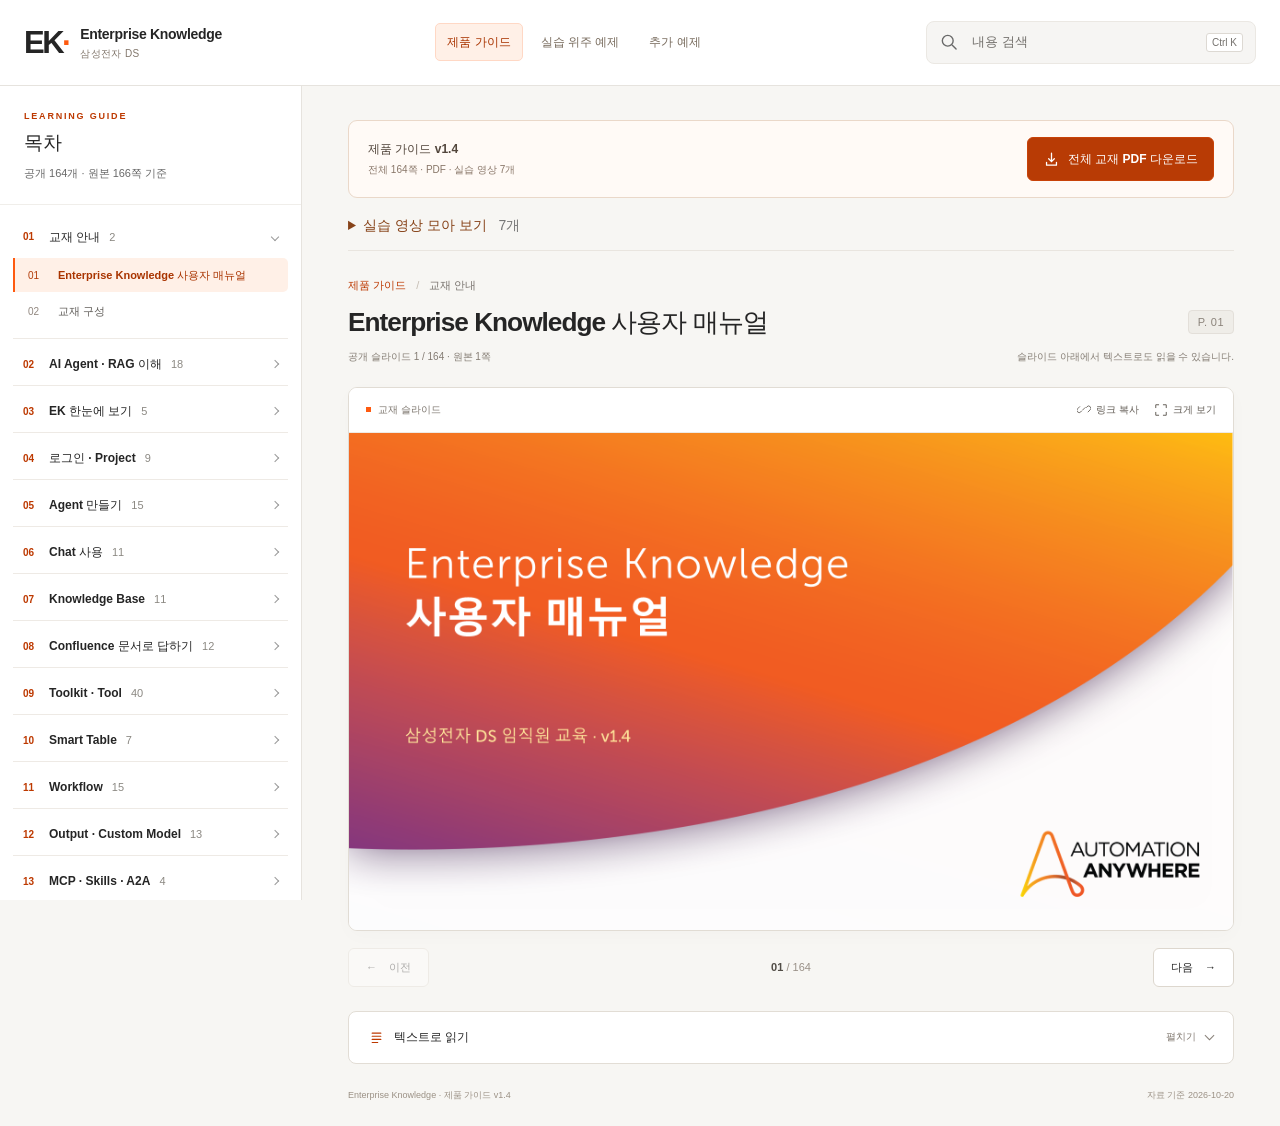
==== index.html @ 97d8776b "Publish EK product guide v1.4 with 7 videos and 164-page PDF" ====
<!doctype html>
<html lang="ko">
<head>
  <meta charset="utf-8">
  <meta name="viewport" content="width=device-width, initial-scale=1">
  <meta name="theme-color" content="#FE5A10">
  <meta name="description" content="Enterprise Knowledge 영상 실습이 포함된 Enterprise Knowledge 사용자 매뉴얼 v1.4. 목차와 검색으로 필요한 내용을 찾고, 원본 슬라이드와 텍스트를 함께 읽어보세요.">
  <title>Enterprise Knowledge 사용자 매뉴얼 v1.4</title>
  <link rel="stylesheet" href="assets/site.css">
  <script src="assets/site.js" defer></script>
  <link rel="stylesheet" href="./assets/navigation.css">
  <link rel="stylesheet" href="assets/full-guide.css">
  <link rel="stylesheet" href="assets/video.css">
</head>
<body class="catalog-reader">
  <a class="skip-link" href="#main">본문으로 바로 가기</a>
  <header class="topbar catalog-topbar">
<button class="icon-button menu-toggle" id="menu-toggle" type="button" aria-controls="sidebar" aria-expanded="false" aria-label="목차 열기">
      <svg viewBox="0 0 24 24" aria-hidden="true"><path d="M4 6h16M4 12h16M4 18h16"/></svg>
    </button>
<a class="brand" href="./" aria-label="Enterprise Knowledge 삼성전자 DS 제품 가이드"><span class="brand-symbol" aria-hidden="true">EK<span>·</span></span><span class="brand-name">Enterprise Knowledge<small>삼성전자 DS</small></span></a>
<nav class="catalog-nav" aria-label="자료 선택"><a href="./" aria-current="page">제품 가이드</a><a href="https://gorbachev8086.github.io/ek-training/examples/">실습 위주 예제</a><a href="https://gorbachev8086.github.io/ek-training/additional-examples/">추가 예제</a></nav>
<form class="search" role="search" id="search-form">
      <label class="sr-only" for="search-input">내용 검색</label>
      <svg viewBox="0 0 24 24" aria-hidden="true"><circle cx="10.5" cy="10.5" r="6.5"/><path d="m16 16 4.5 4.5"/></svg>
      <input id="search-input" type="search" placeholder="내용 검색" autocomplete="off" spellcheck="false" aria-controls="course-nav" aria-describedby="search-status">
      <button id="search-results-button" class="search-results-button" type="button" hidden>결과 보기</button>
      <kbd aria-hidden="true">Ctrl K</kbd>
    </form>
</header>

  <div class="app-layout">
    <button class="nav-backdrop" id="nav-backdrop" type="button" tabindex="-1" aria-label="목차 닫기" hidden></button>
    <aside class="sidebar" id="sidebar" aria-label="목차">
      <div class="sidebar-heading"><div><p class="eyebrow">LEARNING GUIDE</p><h2>목차</h2></div><button class="icon-button mobile-close" id="menu-close" type="button" aria-label="목차 닫기"><svg viewBox="0 0 24 24" aria-hidden="true"><path d="m6 6 12 12M18 6 6 18"/></svg></button></div>
      <p class="search-status" id="search-status" role="status" aria-live="polite">자료를 불러오고 있습니다.</p>
      <nav id="course-nav" aria-label="모듈별 슬라이드"></nav>
      <div class="sidebar-footer"><span class="status-dot" aria-hidden="true"></span><span id="document-version">제품 가이드 v1.4 · 영상 실습 포함</span><p>목차를 선택하거나 검색해 보세요.<br>← → 키로 앞뒤 페이지를 이동합니다.</p></div>
    </aside>

    <main id="main" tabindex="-1">
      <div class="guide-download-bar" role="group" aria-label="전체 교재 다운로드"><div class="guide-download-copy"><strong>제품 가이드 v1.4</strong><span>전체 164쪽 · PDF · 실습 영상 7개</span></div><a class="full-guide-download" href="downloads/full-guide.pdf" download="EK_사용자매뉴얼_v1.4_전체교재.pdf" aria-label="제품 가이드 전체 교재 PDF 다운로드, 164쪽"><svg viewBox="0 0 24 24" aria-hidden="true"><path d="M12 3v12m-4-4 4 4 4-4M5 16v4h14v-4"/></svg><span>전체 교재 PDF 다운로드</span></a></div>
      <details class="video-index"><summary>실습 영상 모아 보기 <span>7개</span></summary><ul><li><a href="#slide-34"><span>34쪽</span> 언어 설정 바꾸기</a></li><li><a href="#slide-35"><span>35쪽</span> 프로젝트 만들기</a></li><li><a href="#slide-48"><span>48쪽</span> 에이전트 만들기</a></li><li><a href="#slide-49"><span>49쪽</span> 툴킷 추가하기</a></li><li><a href="#slide-50"><span>50쪽</span> 도구와 Workflow 추가하기</a></li><li><a href="#slide-60"><span>60쪽</span> 에이전트와 채팅하기</a></li><li><a href="#slide-72"><span>72쪽</span> 지식 베이스 문서를 연결해 채팅하기</a></li></ul></details>
      <section class="loading-panel" id="loading-panel" aria-live="polite"><span class="loading-spinner" aria-hidden="true"></span><h1>제품 자료를 불러오는 중입니다</h1><p>잠시만 기다려 주세요.</p></section>
      <section class="error-panel" id="error-panel" hidden><p class="eyebrow">자료를 열 수 없습니다</p><h1>제품 자료를 다시 불러와 주세요</h1><p id="error-message"></p><button class="button primary" id="retry-button" type="button">다시 불러오기</button></section>
      <article id="reader" hidden>
        <div class="reader-heading">
          <div class="breadcrumb"><span>제품 가이드</span><span aria-hidden="true">/</span><span id="module-label"></span></div>
          <div class="title-row"><h1 id="slide-title"></h1><span class="source-page" id="source-page"></span></div>
          <div class="reader-meta"><p id="position-label"></p><p id="shortcuts-hint">슬라이드 아래에서 텍스트로도 읽을 수 있습니다.</p></div>
        </div>

        <section class="slide-card" aria-label="교재 슬라이드">
          <div class="slide-toolbar"><span><span class="tiny-square" aria-hidden="true"></span>교재 슬라이드</span><div><button class="text-button video-jump" id="video-jump" type="button" hidden>▶ 영상 보기</button><button class="text-button" id="copy-link" type="button"><svg viewBox="0 0 24 24" aria-hidden="true"><path d="m10 13 4-4M8 15l-2 2a4 4 0 0 1-6-6l4-4M16 9l2-2a4 4 0 0 1 6 6l-4 4" transform="translate(1 0) scale(.9)"/></svg><span>링크 복사</span></button><button class="text-button" id="expand-slide" type="button"><svg viewBox="0 0 24 24" aria-hidden="true"><path d="M8 3H3v5M16 3h5v5M3 16v5h5M21 16v5h-5"/></svg><span>크게 보기</span></button></div></div>
          <div class="slide-image-wrap"><img id="slide-image" alt="" width="1600" height="900" decoding="async"><p id="image-error" class="image-error" hidden>슬라이드 이미지를 불러오지 못했습니다. 아래의 텍스트 내용을 확인하거나 페이지를 새로고침해 주세요.</p></div>
          <p class="public-mask-note" id="public-mask-note" hidden>공개용으로 일부 정보가 가려져 있습니다.</p>
        </section>

        <section class="video-card" id="video-panel" aria-labelledby="video-title" hidden>
          <div class="video-heading"><div><p class="eyebrow">화면으로 따라하기</p><h2 id="video-title">실습 영상</h2><p id="video-duration"></p></div><button type="button" class="button primary" id="video-play">영상 재생</button></div>
          <video id="lesson-video" controls playsinline preload="metadata" aria-label="실습 영상"></video>
          <p class="video-error" id="video-error" hidden role="status">영상을 불러오지 못했습니다. 아래 ‘영상 파일 다운로드’로 저장한 뒤 재생해 주세요.</p>
          <div class="video-footer"><p>소리가 없는 화면 녹화입니다. 일시정지하거나 재생 막대를 이동하며 따라 해보세요.</p><a id="video-download" download>영상 파일 다운로드</a></div>
        </section>

        <div class="page-navigation" aria-label="슬라이드 이동"><button class="button" id="previous-slide" type="button"><span aria-hidden="true">←</span><span>이전</span></button><span class="page-navigation-count" id="navigation-count"></span><button class="button" id="next-slide" type="button"><span>다음</span><span aria-hidden="true">→</span></button></div>

        <details class="transcript" id="transcript"><summary><span><svg viewBox="0 0 24 24" aria-hidden="true"><path d="M5 5h14M5 10h14M5 15h14M5 20h9"/></svg>텍스트로 읽기</span><span class="details-label">펼치기</span></summary><div class="transcript-inner"><p class="transcript-note">슬라이드의 텍스트와 표입니다. 화면 배치와 실습 화면은 위의 슬라이드를 함께 참고해 주세요.</p><div id="slide-text"></div><div id="slide-tables"></div><div id="slide-links"></div></div></details>

        <footer class="reader-footer"><span>Enterprise Knowledge · 제품 가이드 v1.4</span><span id="document-updated"></span></footer>
      </article>
    </main>
  </div>

  <dialog class="image-dialog" id="image-dialog" aria-labelledby="dialog-title"><div class="dialog-toolbar"><h2 id="dialog-title">슬라이드 크게 보기</h2><button class="button" id="close-dialog" type="button">닫기 <span aria-hidden="true">×</span></button></div><div class="dialog-image-wrap"><img id="dialog-image" alt=""></div><p>작은 화면에서는 이미지를 가로로 이동해 읽을 수 있습니다. Esc 키로 닫을 수 있습니다.</p></dialog>
  <div class="toast" id="toast" role="status" aria-live="polite" hidden></div>
  <noscript><div class="noscript-message">이 제품 자료는 목차와 검색 기능에 JavaScript를 사용합니다. 전체 교재는 상단 PDF 다운로드로 받을 수 있습니다. 브라우저 설정에서 JavaScript를 허용한 후 다시 열어 주세요.</div></noscript>
</body>
</html>
---- assets/site.css ----
:root{--orange:#fe5a10;--orange-dark:#bd3900;--orange-soft:#fff0e7;--ink:#252525;--muted:#696969;--border:#e6e3de;--surface:#fff;--canvas:#f7f6f3;--sidebar-width:302px;--topbar-height:84px;font-family:"Malgun Gothic","Apple SD Gothic Neo","Noto Sans KR",Arial,sans-serif;color:var(--ink);font-synthesis:none}
*{box-sizing:border-box}body{margin:0;background:var(--canvas);line-height:1.6}button,input{font:inherit}button,a,input,summary{touch-action:manipulation}button{cursor:pointer}button:disabled{cursor:default;opacity:.35}a{color:inherit;text-decoration:none}button:focus-visible,a:focus-visible,input:focus-visible,summary:focus-visible,[tabindex]:focus-visible{outline:3px solid var(--orange);outline-offset:4px}button{color:inherit}svg{width:20px;height:20px;fill:none;stroke:currentColor;stroke-width:1.65;stroke-linecap:round;stroke-linejoin:round;flex-shrink:0}button svg{pointer-events:none}[hidden]{display:none!important}.sr-only{position:absolute;width:1px;height:1px;padding:0;margin:-1px;overflow:hidden;clip:rect(0,0,0,0);white-space:nowrap;border:0}.skip-link{position:fixed;top:-70px;left:20px;background:var(--ink);color:#fff;padding:10px 18px;z-index:100}.skip-link:focus{top:12px}.topbar{position:sticky;top:0;height:var(--topbar-height);padding:0 32px 0 26px;background:#fff;display:flex;align-items:center;gap:19px;border-bottom:1px solid var(--border);z-index:30}.brand{display:flex;align-items:center;gap:14px;flex-shrink:0}.brand-symbol{font-family:Arial,sans-serif;font-size:32px;font-weight:800;letter-spacing:-2.5px;line-height:1}.brand-symbol span{color:var(--orange)}.brand-name{font-size:15px;font-weight:700;line-height:1.3;letter-spacing:-.3px}.brand-name small{display:block;color:var(--muted);font-size:11px;font-weight:400;margin-top:3px;letter-spacing:.4px}.section-pill{font:700 10px Arial,sans-serif;letter-spacing:1.1px;color:var(--orange-dark);background:var(--orange-soft);border:1px solid #ffd8c5;padding:5px 8px;border-radius:4px}.search{position:relative;display:flex;align-items:center;gap:11px;margin-left:auto;width:min(370px,40vw);background:#f6f5f3;border:1px solid #ebe8e3;border-radius:8px;padding:9px 12px;color:var(--muted)}.search:focus-within{border-color:var(--orange);box-shadow:0 0 0 2px #fe5a1010}.search input{width:100%;min-width:0;border:0;background:transparent;outline:none!important;font-size:13px;line-height:1.6;color:var(--ink)}.search input::placeholder{color:#74716d}.search kbd{white-space:nowrap;font:10px Arial,sans-serif;background:white;border:1px solid #ddd9d3;border-radius:3px;padding:3px 5px;color:#74716d}.icon-button{display:inline-flex;align-items:center;justify-content:center;width:36px;height:36px;padding:7px;border:1px solid var(--border);background:white;border-radius:6px}.menu-toggle,.mobile-close{display:none}.app-layout{display:grid;grid-template-columns:var(--sidebar-width) minmax(0,1fr);min-height:calc(100vh - var(--topbar-height))}.sidebar{position:sticky;top:var(--topbar-height);height:calc(100dvh - var(--topbar-height));align-self:start;background:white;border-right:1px solid var(--border);display:flex;flex-direction:column;overflow:auto;overscroll-behavior:contain;scrollbar-width:thin;scrollbar-color:#d2cdc5 transparent}.sidebar-heading{padding:25px 24px 7px;display:flex;align-items:center;justify-content:space-between}.eyebrow{font:700 9px Arial,sans-serif;letter-spacing:1.8px;color:var(--orange-dark);margin:0 0 7px}.sidebar h2{font-size:19px;letter-spacing:-.5px;margin:0}.search-status{margin:0;padding:0 24px 21px;color:var(--muted);font-size:11px;border-bottom:1px solid #f0eeea}#course-nav{padding:11px 13px 20px}.module-group{border-bottom:1px solid #eeeae5;margin-bottom:4px}.module-group:last-child{border-bottom:0}.module-group>summary{list-style:none;display:flex;gap:9px;align-items:center;padding:12px 10px;font-size:12px;font-weight:700;cursor:pointer;line-height:1.5}.module-group>summary::-webkit-details-marker{display:none}.module-group>summary::after{content:"";width:5px;height:5px;flex-shrink:0;border-right:1.4px solid #999;border-bottom:1.4px solid #999;transform:rotate(-45deg);margin-left:auto}.module-group[open]>summary::after{transform:rotate(45deg)}.module-number{font:700 10px Arial,sans-serif;color:var(--orange-dark);min-width:17px}.module-count{font:11px Arial,sans-serif;color:#8b8882;margin-left:0}.module-links{list-style:none;margin:0 0 10px;padding:0}.nav-link{display:flex;gap:9px;align-items:baseline;padding:8px 10px 8px 13px;line-height:1.65;font-size:11px;color:#5f5c58;border-left:2px solid transparent;border-radius:0 5px 5px 0;margin-bottom:2px}.nav-link:hover{background:#f8f6f2;color:var(--ink)}.nav-link[aria-current="page"]{border-left-color:var(--orange);color:#a93400;background:var(--orange-soft);font-weight:700}.nav-page{font:10px Arial,sans-serif;flex:0 0 21px;color:#91877f}.nav-link[aria-current="page"] .nav-page{color:#b23c09}.nav-title{word-break:keep-all;overflow-wrap:anywhere}.nav-excerpt{display:block;font-size:10px;font-weight:400;color:#777;line-height:1.7;margin-top:3px}.nav-link mark,.transcript mark{background:#ffe0ab;color:inherit;border-radius:2px}.no-results{font-size:12px;color:var(--muted);padding:15px 10px;line-height:1.8}.sidebar-footer{margin-top:auto;padding:21px 24px;background:#fbfaf8;border-top:1px solid var(--border);font-size:10px;color:#77716c}.sidebar-footer>span{vertical-align:middle}.status-dot{display:inline-block;width:5px;height:5px;border-radius:50%;background:var(--orange);margin-right:6px}.sidebar-footer p{font-size:10px;line-height:1.9;margin:8px 0 0;color:#8a837b}main{padding:34px clamp(20px,3.6vw,68px) 16px;min-width:0}#reader{max-width:1340px;margin:auto}.reader-heading{margin-bottom:22px}.breadcrumb{display:flex;align-items:center;gap:10px;color:#77716c;font-size:11px}.breadcrumb>span:first-child{color:var(--orange-dark);font-weight:700}.breadcrumb>span:nth-child(2){color:#c5bdb3}.title-row{display:flex;align-items:center;justify-content:space-between;gap:20px;margin:9px 0 8px}h1{font-size:clamp(23px,2.05vw,34px);line-height:1.4;letter-spacing:-1px;word-break:keep-all;overflow-wrap:anywhere;margin:0;font-weight:700}.source-page{flex-shrink:0;font:11px Arial,sans-serif;letter-spacing:.4px;color:#8b837a;background:#efede8;border:1px solid #e3dfd9;border-radius:4px;padding:5px 9px}.reader-meta{display:flex;align-items:center;justify-content:space-between;gap:15px;font-size:10px;color:#847c73}.reader-meta p{margin:0}.slide-card{background:white;border:1px solid #e1dcd4;border-radius:9px;overflow:hidden;box-shadow:0 5px 20px #33220805}.slide-toolbar{height:45px;display:flex;align-items:center;justify-content:space-between;padding:0 17px;border-bottom:1px solid #eeeae5;background:#fff}.slide-toolbar>span{font-size:10px;color:#7c756d;display:flex;align-items:center;gap:7px}.tiny-square{width:5px;height:5px;background:var(--orange);display:inline-block}.slide-toolbar>div{display:flex;align-items:center;gap:15px}.text-button{display:inline-flex;align-items:center;gap:5px;border:0;background:transparent;padding:7px 0;font-size:10px;color:#625c55}.text-button:hover{color:var(--orange-dark)}.text-button svg{width:14px;height:14px}.slide-image-wrap{position:relative;background:#fff;min-height:120px;display:flex;align-items:center;justify-content:center;aspect-ratio:16/9}.slide-image-wrap img{display:block;width:100%;height:auto;object-fit:contain;cursor:zoom-in}.image-error{padding:30px;font-size:14px;text-align:center;color:var(--muted)}.page-navigation{display:flex;align-items:center;justify-content:space-between;gap:15px;margin:17px 0 24px}.button{display:inline-flex;align-items:center;justify-content:center;gap:12px;background:#fff;border:1px solid #ddd7ce;border-radius:6px;padding:9px 17px;font-size:11px;font-weight:700;min-height:39px;line-height:1.5}.button:not(:disabled):hover{background:var(--orange-soft);border-color:#f4c3a8;color:var(--orange-dark)}.button.primary{background:var(--orange);color:white;border-color:var(--orange)}.page-navigation-count{font:11px Arial,sans-serif;color:#999087}.page-navigation-count strong{color:#514c46;font-weight:700}.transcript{border:1px solid #e2ddd5;border-radius:8px;background:#fff;overflow:hidden}.transcript>summary{list-style:none;cursor:pointer;display:flex;align-items:center;justify-content:space-between;padding:16px 20px;font-size:12px;font-weight:700}.transcript>summary::-webkit-details-marker{display:none}.transcript>summary>span:first-child{display:flex;align-items:center;gap:10px}.transcript>summary svg{width:15px;height:15px;color:var(--orange-dark)}.details-label{display:flex;align-items:center;gap:10px;font-size:10px;color:#827a71;font-weight:400}.details-label::after{content:"";width:6px;height:6px;border-right:1.5px solid currentColor;border-bottom:1.5px solid currentColor;transform:rotate(45deg);margin-top:-4px}.transcript[open] .details-label::after{transform:rotate(225deg);margin-top:4px}.transcript-inner{border-top:1px solid #efece7;padding:18px 24px 25px}.transcript-note{font-size:10px;color:#84796e;line-height:1.8;padding:10px 13px;background:#f8f6f2;border-radius:4px;margin:0 0 18px}#slide-text p{font-size:14px;line-height:1.95;margin:0 0 10px;white-space:pre-wrap;overflow-wrap:anywhere;word-break:keep-all}#slide-text p:last-child{margin-bottom:0}.inline-reference{color:#a63b0c;text-decoration:underline;text-decoration-color:#e5b39c;text-underline-offset:3px}.inline-reference:hover{color:var(--orange)}.table-wrapper{overflow:auto;max-width:100%;margin:20px 0 0;border:1px solid #e4dfd7;border-radius:5px}.table-wrapper table{width:100%;border-collapse:collapse;font-size:12px;line-height:1.8;min-width:430px}.table-wrapper caption{text-align:left;padding:9px 12px;font-weight:700;background:#fff9f3;border-bottom:1px solid #e4dfd7;color:#714425}.table-wrapper td{border-right:1px solid #e8e3dc;border-bottom:1px solid #e8e3dc;padding:9px 12px;vertical-align:top;white-space:pre-wrap;word-break:keep-all;overflow-wrap:anywhere}.table-wrapper tr:nth-child(even){background:#faf9f7}.table-wrapper tr:last-child td{border-bottom:0}.table-wrapper td:last-child{border-right:0}#slide-links:not(:empty){margin-top:22px;border-top:1px solid #eeeae4;padding-top:15px}#slide-links h2{font-size:12px;margin:0 0 8px}#slide-links ul{padding-left:17px;margin:0}#slide-links li{padding:3px 0;font-size:12px}#slide-links a{color:#a63b0c;text-decoration:underline;text-underline-offset:3px;overflow-wrap:anywhere}.reader-footer{display:flex;justify-content:space-between;gap:10px;padding:24px 0 8px;font-size:9px;color:#9b9185}.loading-panel,.error-panel{max-width:700px;margin:80px auto;padding:40px;text-align:center}.loading-panel h1,.error-panel h1{font-size:25px}.loading-panel p,.error-panel p{font-size:14px;color:var(--muted)}.loading-spinner{display:inline-block;width:26px;height:26px;border:2px solid #ede7df;border-top-color:var(--orange);border-radius:50%;animation:spin 1s linear infinite;margin-bottom:18px}@keyframes spin{to{transform:rotate(360deg)}}.error-panel .primary{margin-top:16px}.image-dialog{width:calc(100vw - 32px);max-width:1800px;max-height:calc(100dvh - 32px);padding:0;border:1px solid #d8d1c6;border-radius:10px;background:#faf9f6;box-shadow:0 24px 80px #0003;overscroll-behavior:contain}.image-dialog::backdrop{background:#16100acf;backdrop-filter:blur(4px)}.dialog-toolbar{display:flex;align-items:center;justify-content:space-between;gap:20px;padding:13px 20px;background:white;border-bottom:1px solid #e8e2d8;position:sticky;top:0;z-index:1}.dialog-toolbar h2{font-size:13px;line-height:1.5;margin:0;overflow-wrap:anywhere}.dialog-toolbar .button{padding:6px 12px;min-height:32px;flex-shrink:0}.dialog-image-wrap{overflow:auto;background:white}.dialog-image-wrap img{display:block;width:100%;min-width:850px;height:auto}.image-dialog>p{font-size:11px;color:#81766a;margin:12px 20px}.toast{position:fixed;bottom:26px;left:50%;transform:translateX(-50%);z-index:100;background:#302923;color:white;border-radius:7px;padding:11px 20px;font-size:12px;box-shadow:0 5px 25px #0002;max-width:calc(100vw - 32px);width:max-content}.noscript-message{position:fixed;inset:100px 20px auto;background:#fff4e8;border:1px solid var(--orange);padding:20px;z-index:100}.nav-backdrop{display:none}
@media(min-width:1600px){:root{--sidebar-width:324px}main{padding-top:44px}.nav-link{font-size:12px}.module-group>summary{font-size:13px}.sidebar-heading{padding-top:33px}.reader-meta{font-size:11px}}
@media(max-width:1100px){:root{--sidebar-width:260px}.topbar{padding:0 22px;gap:13px}.brand-name{font-size:13px}.search{width:290px}main{padding:28px 24px 12px}.sidebar-heading{padding-left:20px}.search-status{padding-left:20px}.reader-meta{display:block}#shortcuts-hint{display:none}.title-row{gap:12px}.source-page{font-size:10px}.nav-link{padding-left:10px}.module-group>summary{font-size:11px}.slide-toolbar{padding:0 13px}}
@media(max-width:800px){:root{--topbar-height:74px}.topbar{padding:0 17px;gap:12px;flex-wrap:wrap}.brand{gap:10px}.brand-symbol{font-size:28px}.brand-name{font-size:12px}.brand-name small{font-size:9px}.section-pill{font-size:9px;padding:4px 6px}.menu-toggle,.mobile-close{display:inline-flex}.search{width:min(260px,35vw);padding:8px 9px}.search input{font-size:12px}.search kbd{display:none}.app-layout{display:block}.sidebar{position:fixed;top:0;left:0;width:310px;max-width:86vw;height:100dvh;z-index:60;transform:translateX(-101%);transition:transform .2s ease;box-shadow:5px 0 35px #0001}.sidebar.is-open{transform:translateX(0)}.nav-backdrop:not([hidden]){display:block;position:fixed;inset:0;background:#20160d66;border:0;z-index:55}.sidebar-heading{padding:24px 20px 8px}.sidebar .nav-link{font-size:12px;padding-top:9px;padding-bottom:9px}.sidebar .module-group>summary{font-size:12px}main{padding:25px 22px 14px}h1{font-size:27px}.reader-heading{margin-bottom:18px}.reader-meta{font-size:11px}.reader-footer{font-size:9px}.transcript-inner{padding:17px 20px}.slide-toolbar{height:43px}}
@media(max-width:540px){:root{--topbar-height:125px}.topbar{height:125px;padding:12px 16px;gap:11px;align-content:center}.menu-toggle{width:32px;height:32px;padding:6px}.brand-name{font-size:13px}.section-pill{margin-left:auto}.search{order:10;flex-basis:100%;width:100%;margin:0;padding:7px 10px;border-radius:6px}.search input{font-size:13px}.search svg{width:17px;height:17px}.topbar .brand-symbol{font-size:28px}.brand{gap:10px}.brand-name small{display:none}main{padding:21px 14px 14px}.breadcrumb{font-size:10px;gap:8px}h1{font-size:23px;letter-spacing:-.6px}.title-row{align-items:flex-start;gap:8px;margin-top:9px}.source-page{font-size:9px;padding:4px 6px;margin-top:4px}.reader-meta{font-size:10px}.reader-heading{margin-bottom:16px}.slide-card{border-radius:7px}.slide-toolbar{height:42px;padding:0 11px}.slide-toolbar>span{font-size:9px}.slide-toolbar>div{gap:12px}.text-button{font-size:10px;gap:4px}.text-button svg{width:12px;height:12px}.slide-image-wrap{min-height:0}.page-navigation{margin:14px 0 19px}.button{min-height:40px;padding:9px 15px;font-size:11px}.transcript>summary{padding:15px 16px}.transcript-inner{padding:14px 16px 20px}.transcript-note{font-size:10px}#slide-text p{font-size:14px;line-height:1.9}.reader-footer{flex-direction:column;gap:2px;padding-top:19px}.image-dialog{width:calc(100vw - 16px);max-height:calc(100dvh - 16px);border-radius:7px}.dialog-toolbar{padding:10px 12px;gap:12px}.dialog-toolbar h2{font-size:11px}.image-dialog>p{font-size:10px;margin:10px 12px}.loading-panel,.error-panel{margin:35px auto;padding:25px 10px}.loading-panel h1,.error-panel h1{font-size:22px}}
@media(prefers-reduced-motion:reduce){*,*::before,*::after{animation:none!important;transition:none!important;scroll-behavior:auto!important}}
@media print{.topbar,.sidebar,.slide-toolbar,.page-navigation,.reader-footer,.nav-backdrop,.toast,.image-dialog{display:none!important}.app-layout{display:block}main{padding:0}body{background:white}.reader-heading{margin-bottom:14px}h1{font-size:20px}.slide-card{box-shadow:none;border:1px solid #ddd;break-inside:avoid}.transcript{margin-top:20px;break-inside:auto}.transcript>summary{padding:10px}.transcript-inner{padding:12px}.reader-meta{font-size:9px}.table-wrapper{overflow:visible}#slide-text p{font-size:11px}.source-page{border:0}a{color:inherit}}
.search-results-button{display:none;white-space:nowrap;border:0;background:#ffeadf;border-radius:4px;color:#a93400;padding:4px 7px;font-size:10px;font-weight:700}@media(max-width:800px){.search-results-button:not([hidden]){display:block}}
.public-mask-note{margin:0;padding:9px 17px;border-top:1px solid #eeeae5;font-size:10px;line-height:1.7;color:#817568;background:#fbf9f6}

/* Section navigation; source content remains separate. */
.section-switch{position:relative;flex-shrink:0}.section-switch>summary{display:flex;align-items:center;gap:5px;list-style:none;cursor:pointer}.section-switch>summary::-webkit-details-marker{display:none}.section-switch>summary:focus-visible{outline:3px solid #fe5a10;outline-offset:3px}.section-switch>nav{position:absolute;right:0;top:calc(100% + 12px);min-width:210px;padding:8px;background:#fff;border:1px solid #e4ded7;border-radius:8px;box-shadow:0 8px 25px #0002;z-index:80}.section-switch>nav>a{display:block;padding:11px 13px;color:#3c342f;font-size:13px;line-height:1.4;text-decoration:none;white-space:nowrap}.section-switch>nav>a:hover,.section-switch>nav>a:focus-visible{background:#fff0e7;color:#af3b10}.section-switch>nav>a[aria-current]{font-weight:700}

@media(max-width:800px){.section-switch>nav{position:fixed;top:calc(var(--topbar-height) - 4px);left:16px;right:16px;min-width:0}}@media(max-width:380px){.topbar{column-gap:8px}.topbar .brand-name{font-size:11px}.topbar .brand-symbol{font-size:26px}}
---- assets/navigation.css ----
/* Shared catalog navigation; all sections stay visible. */
:root{--topbar-height:86px}.catalog-topbar.topbar{position:sticky;top:0;z-index:30;display:grid;grid-template-columns:auto minmax(0,1fr) minmax(220px,330px);grid-template-areas:"brand nav search";align-items:center;align-content:center;gap:18px;height:86px;padding:0 24px;background:#fff;border-bottom:1px solid #e6e3de;flex-wrap:nowrap}.catalog-topbar .brand{grid-area:brand;margin:0;gap:12px}.catalog-topbar .brand-name{font-size:14px}.catalog-topbar .brand-name small{display:block;font-size:10px;color:#82776c;margin-top:3px}.catalog-topbar .brand-symbol{font-size:31px}.catalog-topbar .search{grid-area:search;width:100%;min-width:0;margin:0;order:initial;flex:initial;padding:9px 12px}.catalog-topbar .menu-toggle{grid-area:toggle}.catalog-nav{grid-area:nav;display:flex;align-items:center;justify-content:center;gap:6px;margin:0;padding:0;min-width:0}.catalog-nav a{display:flex;align-items:center;justify-content:center;padding:9px 11px;border:1px solid transparent;border-radius:5px;font-size:12px;line-height:1.5;font-weight:700;color:#786b5d;white-space:nowrap}.catalog-nav a:hover{background:#f7f3ee;color:#a93400}.catalog-nav a[aria-current]{background:#fff0e7;border-color:#ffd8c5;color:#a93400}.catalog-nav a:focus-visible{outline:3px solid #fe5a10;outline-offset:3px}.catalog-static .catalog-topbar.topbar{grid-template-columns:auto minmax(0,1fr);grid-template-areas:"brand nav"}.catalog-static .catalog-nav{justify-content:flex-end}.reader-resource-action{display:flex;justify-content:flex-end;margin:11px 0 1px}.reader-resource-action .downloads-link{min-height:32px;font-size:11px}.breadcrumb{flex-wrap:wrap}.breadcrumb>a{color:#ac3500;font-weight:700}.breadcrumb>a:hover{text-decoration:underline;text-underline-offset:3px}.catalog-static .back-to-course{display:inline-flex;margin:0 0 19px;color:#a93400;font-size:12px;font-weight:700}
@media(max-width:1200px){:root{--topbar-height:120px}.catalog-topbar.topbar{grid-template-columns:minmax(0,1fr) minmax(220px,330px);grid-template-areas:"brand search" "nav nav";height:120px;gap:8px 18px;padding:12px 24px}.catalog-nav{justify-content:flex-start}.catalog-nav a{font-size:12px;padding:7px 12px}.catalog-static .catalog-topbar.topbar{height:86px;grid-template-columns:auto minmax(0,1fr);grid-template-areas:"brand nav";gap:15px}.catalog-static .catalog-nav{justify-content:flex-end}}
@media(max-width:800px){:root{--topbar-height:158px}.catalog-topbar.topbar{grid-template-columns:34px minmax(0,1fr);grid-template-areas:"toggle brand" "nav nav" "search search";height:158px;gap:8px 11px;padding:12px 16px}.catalog-topbar .brand{gap:10px}.catalog-topbar .brand-name{font-size:13px}.catalog-topbar .brand-name small{font-size:9px}.catalog-topbar .brand-symbol{font-size:28px}.catalog-topbar .search{width:100%;padding:7px 10px;min-height:37px}.catalog-topbar .search input{font-size:13px}.catalog-topbar .search kbd{display:none}.catalog-nav{display:grid;grid-template-columns:1fr 1.3fr 1fr;justify-content:initial;gap:5px}.catalog-nav a{padding:7px 4px;font-size:12px;min-height:34px}.catalog-static .catalog-topbar.topbar{grid-template-columns:minmax(0,1fr);grid-template-areas:"brand" "nav";height:118px;padding:12px 16px;gap:9px}.catalog-static .catalog-nav{justify-content:initial}.reader-resource-action{margin-top:10px}.reader-resource-action .downloads-link{padding:5px 9px;min-height:30px;font-size:10px}}
@media(max-width:380px){.catalog-topbar.topbar{padding-left:12px;padding-right:12px;column-gap:9px}.catalog-topbar .brand-name{font-size:12px}.catalog-topbar .brand-symbol{font-size:27px}.catalog-nav{gap:3px}.catalog-nav a{font-size:11px;padding:7px 3px}.catalog-static .catalog-topbar.topbar{padding-left:12px;padding-right:12px}}
@media print{.catalog-topbar.topbar{display:none!important}}
---- assets/full-guide.css ----
.guide-download-bar{display:flex;align-items:center;justify-content:space-between;gap:16px;max-width:1340px;margin:0 auto 24px;padding:16px 19px;border:1px solid #ead8c9;border-radius:9px;background:#fffaf6}
.guide-download-copy{min-width:0;color:#52463c;line-height:1.6}
.guide-download-copy strong{display:block;font-size:12px;font-weight:700;word-break:keep-all;overflow-wrap:anywhere}
.guide-download-copy span{display:block;margin-top:3px;font-size:10px;color:#897769}
.full-guide-download{display:inline-flex;align-items:center;justify-content:center;gap:8px;flex-shrink:0;min-height:44px;max-width:100%;padding:11px 15px;border:1px solid #c84208;border-radius:6px;background:#b83b05;color:#fff;text-decoration:none;font-size:12px;font-weight:700;line-height:1.5;text-align:center;word-break:keep-all;overflow-wrap:anywhere;transition:background .15s,border-color .15s}
.full-guide-download:hover{background:#963004;border-color:#963004;color:#fff}
.full-guide-download:focus-visible{outline:3px solid #fe5a10;outline-offset:4px}
.full-guide-download svg{width:17px;height:17px;flex:none;fill:none;stroke:currentColor;stroke-width:1.8;stroke-linecap:round;stroke-linejoin:round}
.material-choice{margin-bottom:19px}
.material-choice .material-card{margin-bottom:0;border-radius:9px 9px 0 0}
.material-download{display:flex;align-items:center;justify-content:space-between;gap:15px;padding:14px 25px;background:#fffaf6;border:1px solid #e0d9ce;border-top:0;border-radius:0 0 9px 9px}
.material-download-label{font-size:11px;color:#827063;line-height:1.7;word-break:keep-all}
@media(max-width:600px){.guide-download-bar{align-items:stretch;flex-direction:column;gap:12px;padding:15px;margin-bottom:22px}.guide-download-copy strong{font-size:12px}.full-guide-download{width:100%;font-size:12px;min-height:46px;padding:11px 10px}.material-download{align-items:stretch;flex-direction:column;gap:9px;padding:14px 18px}.material-download-label{font-size:10px}}
@media(prefers-reduced-motion:reduce){.full-guide-download{transition:none}}
@media print{.guide-download-bar,.material-download{display:none!important}}
---- assets/video.css ----
.video-index{margin:-8px 0 26px;border-bottom:1px solid #e9e5df;padding:0 0 14px;font-size:14px}
.video-index summary{cursor:pointer;font-weight:650;color:#874319}.video-index summary span{font-weight:400;margin-left:8px;color:#777}
.video-index ul{display:grid;grid-template-columns:repeat(2,minmax(0,1fr));gap:8px 24px;padding:16px 0 0;list-style:none;margin:0}.video-index a{text-decoration:none;color:#4b413a;display:block;padding:6px}.video-index a:hover{text-decoration:underline}.video-index a span{color:#9b6b46;margin-right:8px}
.video-card{margin-top:24px;background:#fff;border:1px solid #e7e1d8;border-radius:12px;overflow:hidden;scroll-margin-top:100px}.video-card[hidden],.video-jump[hidden]{display:none!important}
.video-heading{display:flex;justify-content:space-between;align-items:center;gap:20px;padding:24px}.video-heading h2{font-size:22px;margin:4px 0 8px}.video-heading p{margin:0;color:#777;font-size:13px}.video-heading .eyebrow{color:#ab4a16;font-size:11px}.video-heading button{flex-shrink:0;min-width:106px}
#lesson-video{display:block;width:100%;height:auto;aspect-ratio:1840/1008;background:#171717}.video-footer{display:flex;align-items:center;justify-content:space-between;gap:18px;padding:16px 24px;font-size:13px;color:#73706c}.video-footer p{margin:0}.video-footer a{color:#9c3d0b;white-space:nowrap}.video-error{margin:16px 24px;color:#8b3518}.video-jump{color:#a33e05!important}
@media(max-width:800px){.video-index ul{grid-template-columns:1fr}.video-heading{padding:16px;gap:12px}.video-heading h2{font-size:18px}.video-footer{padding:16px;flex-direction:column;align-items:flex-start}.slide-toolbar{flex-wrap:wrap;gap:8px}.slide-toolbar>div{flex-wrap:wrap;gap:8px}.video-card{scroll-margin-top:140px}}
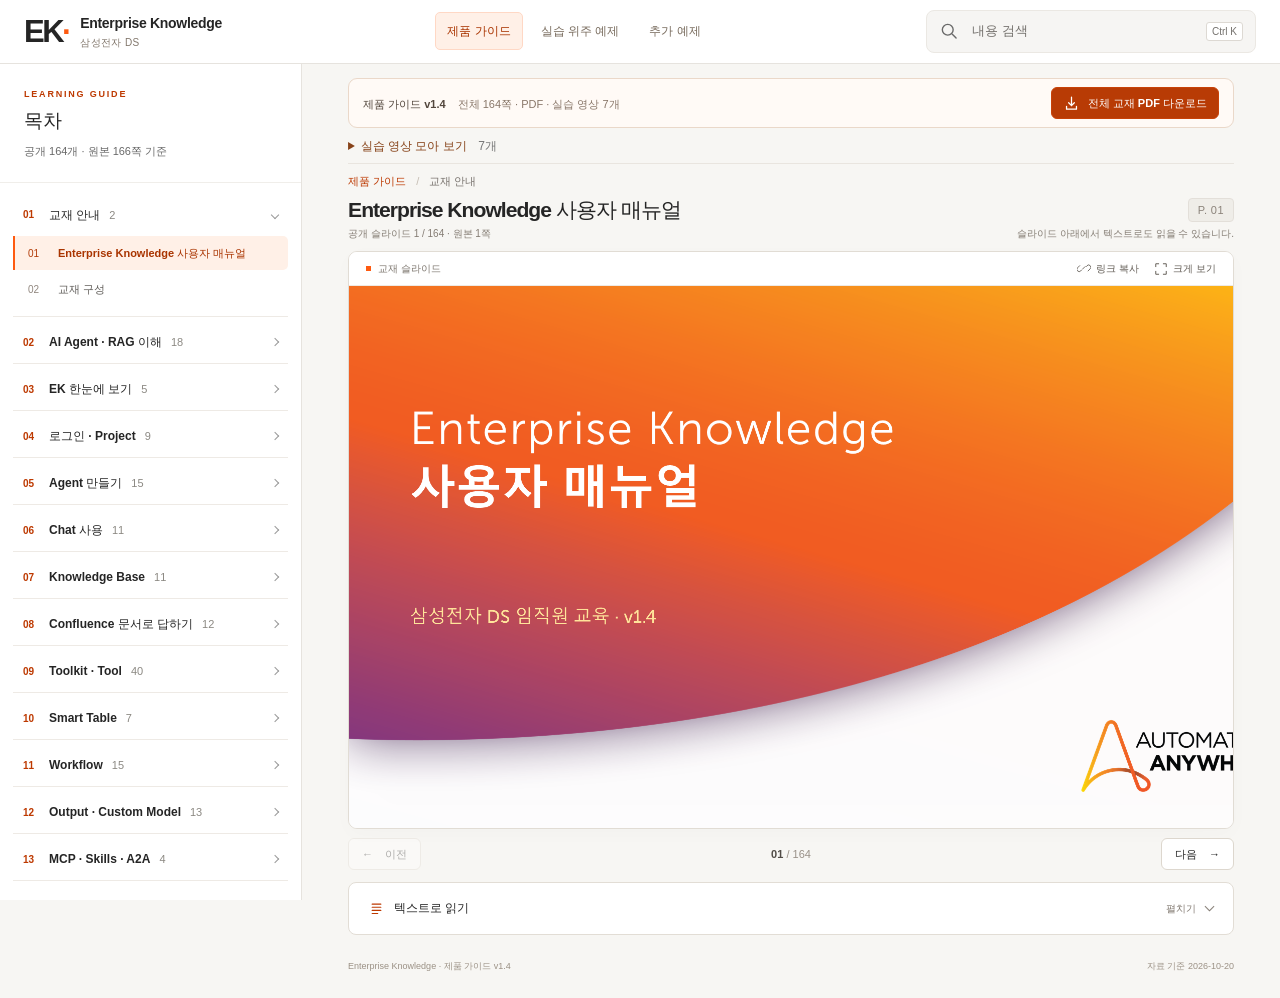
==== commit 0d41e781: "Update additional examples to v1.1 with 73 slides and fit desktop slide readers to viewport" ====
--- a/index.html
+++ b/index.html
@@ -11,6 +11,8 @@
   <link rel="stylesheet" href="./assets/navigation.css">
   <link rel="stylesheet" href="assets/full-guide.css">
   <link rel="stylesheet" href="assets/video.css">
+<link rel="stylesheet" href="assets/fit-slide.css">
+<script src="assets/fit-slide.js" defer></script>
 </head>
 <body class="catalog-reader">
   <a class="skip-link" href="#main">본문으로 바로 가기</a>
@@ -19,7 +21,7 @@
       <svg viewBox="0 0 24 24" aria-hidden="true"><path d="M4 6h16M4 12h16M4 18h16"/></svg>
     </button>
 <a class="brand" href="./" aria-label="Enterprise Knowledge 삼성전자 DS 제품 가이드"><span class="brand-symbol" aria-hidden="true">EK<span>·</span></span><span class="brand-name">Enterprise Knowledge<small>삼성전자 DS</small></span></a>
-<nav class="catalog-nav" aria-label="자료 선택"><a href="./" aria-current="page">제품 가이드</a><a href="https://gorbachev8086.github.io/ek-training/examples/">실습 위주 예제</a><a href="https://gorbachev8086.github.io/ek-training/additional-examples/">추가 예제</a></nav>
+<nav class="catalog-nav" aria-label="자료 선택"><a href="./" aria-current="page">제품 가이드</a><a href="https://gorbachev8086.github.io/ek-training/examples/">실습 위주 예제</a><a href="additional-examples/">추가 예제</a></nav>
 <form class="search" role="search" id="search-form">
       <label class="sr-only" for="search-input">내용 검색</label>
       <svg viewBox="0 0 24 24" aria-hidden="true"><circle cx="10.5" cy="10.5" r="6.5"/><path d="m16 16 4.5 4.5"/></svg>
@@ -56,6 +58,8 @@
           <p class="public-mask-note" id="public-mask-note" hidden>공개용으로 일부 정보가 가려져 있습니다.</p>
         </section>
 
+        <div class="page-navigation" aria-label="슬라이드 이동"><button class="button" id="previous-slide" type="button"><span aria-hidden="true">←</span><span>이전</span></button><span class="page-navigation-count" id="navigation-count"></span><button class="button" id="next-slide" type="button"><span>다음</span><span aria-hidden="true">→</span></button></div>
+
         <section class="video-card" id="video-panel" aria-labelledby="video-title" hidden>
           <div class="video-heading"><div><p class="eyebrow">화면으로 따라하기</p><h2 id="video-title">실습 영상</h2><p id="video-duration"></p></div><button type="button" class="button primary" id="video-play">영상 재생</button></div>
           <video id="lesson-video" controls playsinline preload="metadata" aria-label="실습 영상"></video>
@@ -63,7 +67,7 @@
           <div class="video-footer"><p>소리가 없는 화면 녹화입니다. 일시정지하거나 재생 막대를 이동하며 따라 해보세요.</p><a id="video-download" download>영상 파일 다운로드</a></div>
         </section>
 
-        <div class="page-navigation" aria-label="슬라이드 이동"><button class="button" id="previous-slide" type="button"><span aria-hidden="true">←</span><span>이전</span></button><span class="page-navigation-count" id="navigation-count"></span><button class="button" id="next-slide" type="button"><span>다음</span><span aria-hidden="true">→</span></button></div>
+        
 
         <details class="transcript" id="transcript"><summary><span><svg viewBox="0 0 24 24" aria-hidden="true"><path d="M5 5h14M5 10h14M5 15h14M5 20h9"/></svg>텍스트로 읽기</span><span class="details-label">펼치기</span></summary><div class="transcript-inner"><p class="transcript-note">슬라이드의 텍스트와 표입니다. 화면 배치와 실습 화면은 위의 슬라이드를 함께 참고해 주세요.</p><div id="slide-text"></div><div id="slide-tables"></div><div id="slide-links"></div></div></details>
 
--- a/assets/fit-slide.css
+++ b/assets/fit-slide.css
@@ -0,0 +1,30 @@
+/* Keep the complete slide and its page controls within a desktop viewport. */
+@media(min-width:801px){
+  :root{--topbar-height:64px}
+  .catalog-topbar.topbar{height:64px}
+  main{padding-top:14px}
+  .guide-download-bar{margin-bottom:9px;padding:8px 14px;gap:10px}
+  .guide-download-copy strong,.guide-download-copy span{display:inline;font-size:11px}
+  .guide-download-copy span{margin-left:12px}
+  .full-guide-download{min-height:32px;padding:6px 11px;font-size:11px}
+  .video-index{margin:0 0 9px;padding-bottom:7px;font-size:12px;position:relative}
+  .video-index[open] ul{position:absolute;z-index:25;left:0;right:0;top:100%;padding:12px 16px;background:#fff;border:1px solid #e5d9ca;border-radius:6px;box-shadow:0 8px 24px #0002}
+  .reader-heading{margin-bottom:9px;position:relative}
+  .title-row{margin:5px 0 3px}
+  .title-row h1{font-size:clamp(20px,1.65vw,29px);line-height:1.3}
+  .reader-meta{font-size:10px}
+  .reader-resource-action{position:absolute;right:0;top:-4px;margin:0}
+  .reader-resource-action .downloads-link{min-height:24px;padding:3px 8px;font-size:10px}
+  .slide-toolbar{height:34px}
+  .slide-image-wrap{height:var(--fit-slide-height,calc(100dvh - 325px));min-height:0;align-items:center;justify-content:center}
+  #slide-image{width:auto;height:auto;max-width:100%;max-height:100%;object-fit:contain;margin:auto}
+  .public-mask-note{padding:5px 14px;font-size:10px;line-height:1.5}
+  .page-navigation{margin:9px 0 12px}
+  .page-navigation .button{min-height:32px;padding:6px 13px}
+}
+@media(min-width:801px) and (max-width:1200px){
+  :root{--topbar-height:90px}
+  .catalog-topbar.topbar{height:90px;padding-top:7px;padding-bottom:7px;gap:4px 16px}
+  .catalog-nav a{padding-top:4px;padding-bottom:4px}
+}
+@media print{.slide-image-wrap{height:auto!important}#slide-image{width:100%;height:auto;max-height:none}}
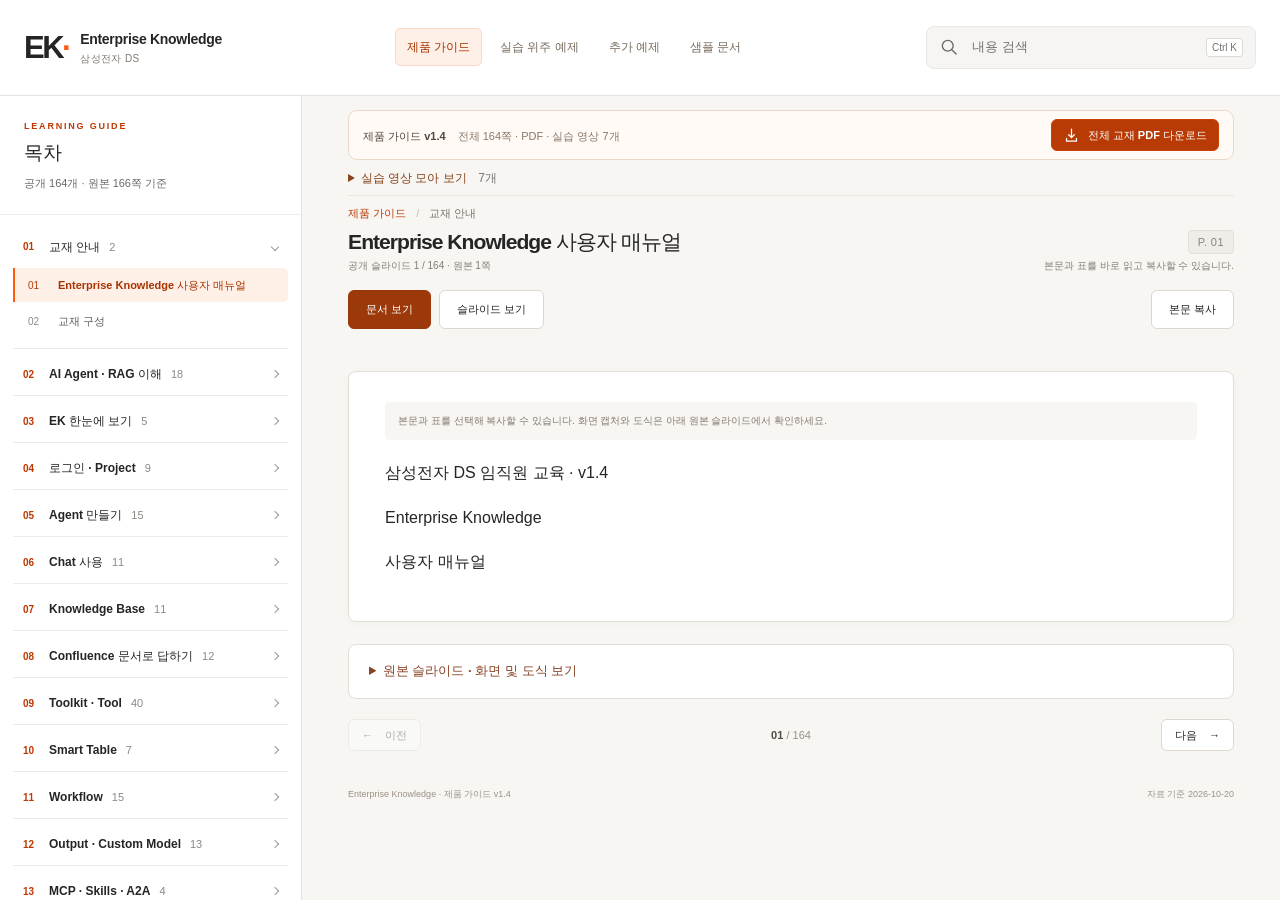
==== commit c60e1d64: "Add five sample PDFs and default selectable document reading across all course decks" ====
--- a/index.html
+++ b/index.html
@@ -6,13 +6,14 @@
   <meta name="theme-color" content="#FE5A10">
   <meta name="description" content="Enterprise Knowledge 영상 실습이 포함된 Enterprise Knowledge 사용자 매뉴얼 v1.4. 목차와 검색으로 필요한 내용을 찾고, 원본 슬라이드와 텍스트를 함께 읽어보세요.">
   <title>Enterprise Knowledge 사용자 매뉴얼 v1.4</title>
-  <link rel="stylesheet" href="assets/site.css">
-  <script src="assets/site.js" defer></script>
-  <link rel="stylesheet" href="./assets/navigation.css">
-  <link rel="stylesheet" href="assets/full-guide.css">
-  <link rel="stylesheet" href="assets/video.css">
-<link rel="stylesheet" href="assets/fit-slide.css">
-<script src="assets/fit-slide.js" defer></script>
+  <link rel="stylesheet" href="assets/site.css?v=20261110">
+  <script src="assets/site.js?v=20261110" defer></script>
+  <link rel="stylesheet" href="./assets/navigation.css?v=20261110">
+  <link rel="stylesheet" href="assets/full-guide.css?v=20261110">
+  <link rel="stylesheet" href="assets/video.css?v=20261110">
+<link rel="stylesheet" href="assets/fit-slide.css?v=20261110">
+<script src="assets/fit-slide.js?v=20261110" defer></script>
+<link rel="stylesheet" href="assets/document-reader.css?v=20261110">
 </head>
 <body class="catalog-reader">
   <a class="skip-link" href="#main">본문으로 바로 가기</a>
@@ -21,7 +22,7 @@
       <svg viewBox="0 0 24 24" aria-hidden="true"><path d="M4 6h16M4 12h16M4 18h16"/></svg>
     </button>
 <a class="brand" href="./" aria-label="Enterprise Knowledge 삼성전자 DS 제품 가이드"><span class="brand-symbol" aria-hidden="true">EK<span>·</span></span><span class="brand-name">Enterprise Knowledge<small>삼성전자 DS</small></span></a>
-<nav class="catalog-nav" aria-label="자료 선택"><a href="./" aria-current="page">제품 가이드</a><a href="https://gorbachev8086.github.io/ek-training/examples/">실습 위주 예제</a><a href="additional-examples/">추가 예제</a></nav>
+<nav class="catalog-nav" aria-label="자료 선택"><a href="./" aria-current="page">제품 가이드</a><a href="examples/">실습 위주 예제</a><a href="additional-examples/">추가 예제</a><a href="samples/">샘플 문서</a></nav>
 <form class="search" role="search" id="search-form">
       <label class="sr-only" for="search-input">내용 검색</label>
       <svg viewBox="0 0 24 24" aria-hidden="true"><circle cx="10.5" cy="10.5" r="6.5"/><path d="m16 16 4.5 4.5"/></svg>
@@ -49,14 +50,14 @@
         <div class="reader-heading">
           <div class="breadcrumb"><span>제품 가이드</span><span aria-hidden="true">/</span><span id="module-label"></span></div>
           <div class="title-row"><h1 id="slide-title"></h1><span class="source-page" id="source-page"></span></div>
-          <div class="reader-meta"><p id="position-label"></p><p id="shortcuts-hint">슬라이드 아래에서 텍스트로도 읽을 수 있습니다.</p></div>
+          <div class="reader-meta"><p id="position-label"></p><p id="shortcuts-hint">본문과 표를 바로 읽고 복사할 수 있습니다.</p></div>
         </div>
 
-        <section class="slide-card" aria-label="교재 슬라이드">
+        <div class="reading-controls" role="group" aria-label="교재 보기 방식"><button class="button" id="document-mode" aria-pressed="true" type="button">문서 보기</button><button class="button" id="slide-mode" aria-pressed="false" type="button">슬라이드 보기</button><button class="button" id="copy-body" type="button">본문 복사</button></div><p class="copy-status" id="copy-status" role="status" aria-live="polite"></p><details class="transcript" id="transcript" open><summary><span><svg viewBox="0 0 24 24" aria-hidden="true"><path d="M5 5h14M5 10h14M5 15h14M5 20h9"/></svg>텍스트로 읽기</span><span class="details-label">펼치기</span></summary><div class="transcript-inner"><p class="transcript-note">본문과 표를 선택해 복사할 수 있습니다. 화면 캡처와 도식은 아래 원본 슬라이드에서 확인하세요.</p><div id="slide-text"></div><div id="slide-tables"></div><div id="slide-links"></div></div></details><p class="visual-only-note" id="visual-only-note" hidden>이 쪽은 화면·도식 중심입니다. 추출된 본문이 없는 부분은 아래 원본 이미지로 확인할 수 있습니다.</p><details class="source-figure"><summary>원본 슬라이드 · 화면 및 도식 보기</summary><section class="slide-card" aria-label="교재 슬라이드">
           <div class="slide-toolbar"><span><span class="tiny-square" aria-hidden="true"></span>교재 슬라이드</span><div><button class="text-button video-jump" id="video-jump" type="button" hidden>▶ 영상 보기</button><button class="text-button" id="copy-link" type="button"><svg viewBox="0 0 24 24" aria-hidden="true"><path d="m10 13 4-4M8 15l-2 2a4 4 0 0 1-6-6l4-4M16 9l2-2a4 4 0 0 1 6 6l-4 4" transform="translate(1 0) scale(.9)"/></svg><span>링크 복사</span></button><button class="text-button" id="expand-slide" type="button"><svg viewBox="0 0 24 24" aria-hidden="true"><path d="M8 3H3v5M16 3h5v5M3 16v5h5M21 16v5h-5"/></svg><span>크게 보기</span></button></div></div>
           <div class="slide-image-wrap"><img id="slide-image" alt="" width="1600" height="900" decoding="async"><p id="image-error" class="image-error" hidden>슬라이드 이미지를 불러오지 못했습니다. 아래의 텍스트 내용을 확인하거나 페이지를 새로고침해 주세요.</p></div>
           <p class="public-mask-note" id="public-mask-note" hidden>공개용으로 일부 정보가 가려져 있습니다.</p>
-        </section>
+        </section></details>
 
         <div class="page-navigation" aria-label="슬라이드 이동"><button class="button" id="previous-slide" type="button"><span aria-hidden="true">←</span><span>이전</span></button><span class="page-navigation-count" id="navigation-count"></span><button class="button" id="next-slide" type="button"><span>다음</span><span aria-hidden="true">→</span></button></div>
 
@@ -69,7 +70,7 @@
 
         
 
-        <details class="transcript" id="transcript"><summary><span><svg viewBox="0 0 24 24" aria-hidden="true"><path d="M5 5h14M5 10h14M5 15h14M5 20h9"/></svg>텍스트로 읽기</span><span class="details-label">펼치기</span></summary><div class="transcript-inner"><p class="transcript-note">슬라이드의 텍스트와 표입니다. 화면 배치와 실습 화면은 위의 슬라이드를 함께 참고해 주세요.</p><div id="slide-text"></div><div id="slide-tables"></div><div id="slide-links"></div></div></details>
+        
 
         <footer class="reader-footer"><span>Enterprise Knowledge · 제품 가이드 v1.4</span><span id="document-updated"></span></footer>
       </article>
@@ -79,5 +80,6 @@
   <dialog class="image-dialog" id="image-dialog" aria-labelledby="dialog-title"><div class="dialog-toolbar"><h2 id="dialog-title">슬라이드 크게 보기</h2><button class="button" id="close-dialog" type="button">닫기 <span aria-hidden="true">×</span></button></div><div class="dialog-image-wrap"><img id="dialog-image" alt=""></div><p>작은 화면에서는 이미지를 가로로 이동해 읽을 수 있습니다. Esc 키로 닫을 수 있습니다.</p></dialog>
   <div class="toast" id="toast" role="status" aria-live="polite" hidden></div>
   <noscript><div class="noscript-message">이 제품 자료는 목차와 검색 기능에 JavaScript를 사용합니다. 전체 교재는 상단 PDF 다운로드로 받을 수 있습니다. 브라우저 설정에서 JavaScript를 허용한 후 다시 열어 주세요.</div></noscript>
+<script src="assets/document-reader.js?v=20261110" defer></script>
 </body>
 </html>
--- a/assets/document-reader.css
+++ b/assets/document-reader.css
@@ -0,0 +1,24 @@
+.reading-controls{display:flex;align-items:center;gap:8px;flex-wrap:wrap;margin:16px 0}
+.reading-controls .button[aria-pressed=true]{background:#9c390b;color:#fff;border-color:#9c390b}
+.reading-controls #copy-body{margin-left:auto}.copy-status{font-size:12px;color:#705137;min-height:18px;margin:0 0 8px}
+body:not(.slide-reading) .transcript{display:block;margin:0 0 22px;box-shadow:0 2px 10px #41290006}
+body:not(.slide-reading) .transcript>summary{display:none}
+body:not(.slide-reading) .transcript-inner{border:0;padding:30px 36px}
+body:not(.slide-reading) #slide-text p{font-size:16px;line-height:1.9;margin-bottom:14px;user-select:text}
+body:not(.slide-reading) .table-wrapper{margin-top:24px}
+body:not(.slide-reading) .table-wrapper table{font-size:15px;line-height:1.75;user-select:text}
+body:not(.slide-reading) .table-wrapper tr:first-child{background:#f6eee4;font-weight:700}
+body:not(.slide-reading) .table-wrapper td:first-child{min-width:72px}
+body:not(.slide-reading) #slide-links{font-size:14px}
+.source-figure{margin:20px 0;border:1px solid #e2ddd5;border-radius:8px;background:#fff}
+.source-figure>summary{padding:16px 20px;font-size:13px;color:#874324;cursor:pointer;font-weight:700}
+.source-figure .slide-card{border:0;box-shadow:none}
+body:not(.slide-reading) .source-figure .slide-image-wrap{height:auto!important;aspect-ratio:16/9}
+body:not(.slide-reading) .source-figure #slide-image{width:100%;max-height:none}
+.visual-only-note{font-size:13px;line-height:1.7;padding:12px 16px;background:#fff6e9;border-left:3px solid #d36728}
+.slide-reading .transcript,.slide-reading .copy-status,.slide-reading #copy-body,.slide-reading .visual-only-note{display:none}
+.slide-reading .source-figure{border:0;margin:0}.slide-reading .source-figure>summary{display:none}
+.catalog-nav{flex-wrap:wrap}.catalog-nav a{white-space:nowrap}
+@media(min-width:801px) and (max-width:1350px){.catalog-topbar.topbar{height:96px;flex-wrap:wrap;gap:4px 12px}:root{--topbar-height:96px}}
+@media(max-width:800px){body:not(.slide-reading) .transcript-inner{padding:20px 18px}.catalog-nav{gap:4px}.catalog-nav a{font-size:11px}.reading-controls .button{font-size:12px;padding:8px 12px}.reading-controls #copy-body{margin-left:0}body:not(.slide-reading) #slide-text p{font-size:15px}}
+@media print{.reading-controls,.copy-status,.source-figure,.visual-only-note{display:none!important}.transcript{display:block!important}.transcript>summary{display:none!important}.transcript-inner{padding:0!important}}
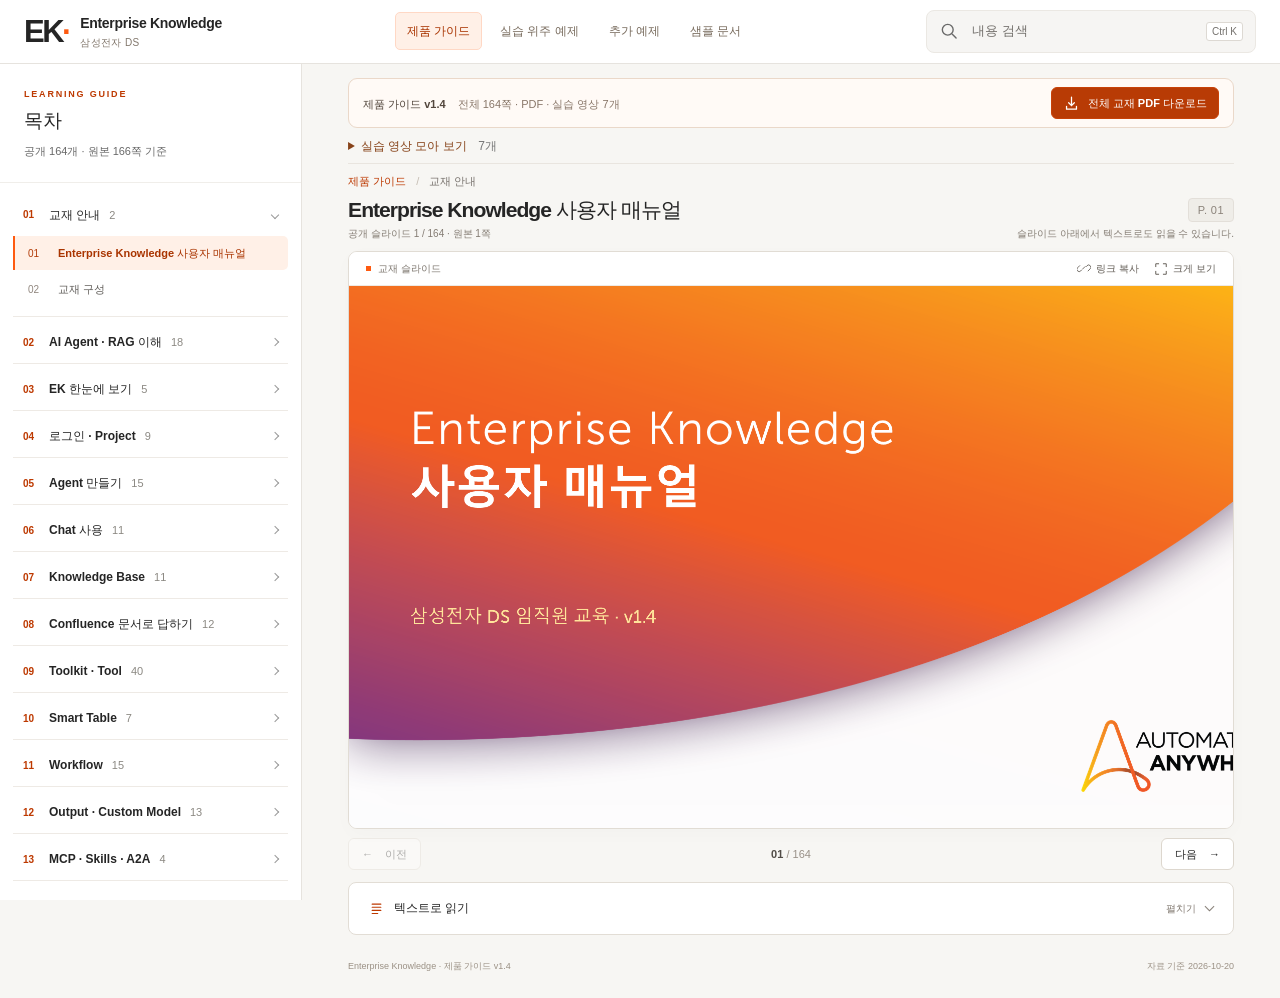
==== commit 5dbcac93: "Restore original slide-first reader; retain sample documents menu and PDFs" ====
--- a/index.html
+++ b/index.html
@@ -6,14 +6,13 @@
   <meta name="theme-color" content="#FE5A10">
   <meta name="description" content="Enterprise Knowledge 영상 실습이 포함된 Enterprise Knowledge 사용자 매뉴얼 v1.4. 목차와 검색으로 필요한 내용을 찾고, 원본 슬라이드와 텍스트를 함께 읽어보세요.">
   <title>Enterprise Knowledge 사용자 매뉴얼 v1.4</title>
-  <link rel="stylesheet" href="assets/site.css?v=20261110">
-  <script src="assets/site.js?v=20261110" defer></script>
-  <link rel="stylesheet" href="./assets/navigation.css?v=20261110">
-  <link rel="stylesheet" href="assets/full-guide.css?v=20261110">
-  <link rel="stylesheet" href="assets/video.css?v=20261110">
-<link rel="stylesheet" href="assets/fit-slide.css?v=20261110">
-<script src="assets/fit-slide.js?v=20261110" defer></script>
-<link rel="stylesheet" href="assets/document-reader.css?v=20261110">
+  <link rel="stylesheet" href="assets/site.css?v=20261110-slides">
+  <script src="assets/site.js?v=20261110-slides" defer></script>
+  <link rel="stylesheet" href="./assets/navigation.css?v=20261110-slides">
+  <link rel="stylesheet" href="assets/full-guide.css?v=20261110-slides">
+  <link rel="stylesheet" href="assets/video.css?v=20261110-slides">
+<link rel="stylesheet" href="assets/fit-slide.css?v=20261110-slides">
+<script src="assets/fit-slide.js?v=20261110-slides" defer></script>
 </head>
 <body class="catalog-reader">
   <a class="skip-link" href="#main">본문으로 바로 가기</a>
@@ -50,14 +49,14 @@
         <div class="reader-heading">
           <div class="breadcrumb"><span>제품 가이드</span><span aria-hidden="true">/</span><span id="module-label"></span></div>
           <div class="title-row"><h1 id="slide-title"></h1><span class="source-page" id="source-page"></span></div>
-          <div class="reader-meta"><p id="position-label"></p><p id="shortcuts-hint">본문과 표를 바로 읽고 복사할 수 있습니다.</p></div>
+          <div class="reader-meta"><p id="position-label"></p><p id="shortcuts-hint">슬라이드 아래에서 텍스트로도 읽을 수 있습니다.</p></div>
         </div>
 
-        <div class="reading-controls" role="group" aria-label="교재 보기 방식"><button class="button" id="document-mode" aria-pressed="true" type="button">문서 보기</button><button class="button" id="slide-mode" aria-pressed="false" type="button">슬라이드 보기</button><button class="button" id="copy-body" type="button">본문 복사</button></div><p class="copy-status" id="copy-status" role="status" aria-live="polite"></p><details class="transcript" id="transcript" open><summary><span><svg viewBox="0 0 24 24" aria-hidden="true"><path d="M5 5h14M5 10h14M5 15h14M5 20h9"/></svg>텍스트로 읽기</span><span class="details-label">펼치기</span></summary><div class="transcript-inner"><p class="transcript-note">본문과 표를 선택해 복사할 수 있습니다. 화면 캡처와 도식은 아래 원본 슬라이드에서 확인하세요.</p><div id="slide-text"></div><div id="slide-tables"></div><div id="slide-links"></div></div></details><p class="visual-only-note" id="visual-only-note" hidden>이 쪽은 화면·도식 중심입니다. 추출된 본문이 없는 부분은 아래 원본 이미지로 확인할 수 있습니다.</p><details class="source-figure"><summary>원본 슬라이드 · 화면 및 도식 보기</summary><section class="slide-card" aria-label="교재 슬라이드">
+        <section class="slide-card" aria-label="교재 슬라이드">
           <div class="slide-toolbar"><span><span class="tiny-square" aria-hidden="true"></span>교재 슬라이드</span><div><button class="text-button video-jump" id="video-jump" type="button" hidden>▶ 영상 보기</button><button class="text-button" id="copy-link" type="button"><svg viewBox="0 0 24 24" aria-hidden="true"><path d="m10 13 4-4M8 15l-2 2a4 4 0 0 1-6-6l4-4M16 9l2-2a4 4 0 0 1 6 6l-4 4" transform="translate(1 0) scale(.9)"/></svg><span>링크 복사</span></button><button class="text-button" id="expand-slide" type="button"><svg viewBox="0 0 24 24" aria-hidden="true"><path d="M8 3H3v5M16 3h5v5M3 16v5h5M21 16v5h-5"/></svg><span>크게 보기</span></button></div></div>
           <div class="slide-image-wrap"><img id="slide-image" alt="" width="1600" height="900" decoding="async"><p id="image-error" class="image-error" hidden>슬라이드 이미지를 불러오지 못했습니다. 아래의 텍스트 내용을 확인하거나 페이지를 새로고침해 주세요.</p></div>
           <p class="public-mask-note" id="public-mask-note" hidden>공개용으로 일부 정보가 가려져 있습니다.</p>
-        </section></details>
+        </section>
 
         <div class="page-navigation" aria-label="슬라이드 이동"><button class="button" id="previous-slide" type="button"><span aria-hidden="true">←</span><span>이전</span></button><span class="page-navigation-count" id="navigation-count"></span><button class="button" id="next-slide" type="button"><span>다음</span><span aria-hidden="true">→</span></button></div>
 
@@ -70,7 +69,7 @@
 
         
 
-        
+        <details class="transcript" id="transcript"><summary><span><svg viewBox="0 0 24 24" aria-hidden="true"><path d="M5 5h14M5 10h14M5 15h14M5 20h9"/></svg>텍스트로 읽기</span><span class="details-label">펼치기</span></summary><div class="transcript-inner"><p class="transcript-note">슬라이드의 텍스트와 표입니다. 화면 배치와 실습 화면은 위의 슬라이드를 함께 참고해 주세요.</p><div id="slide-text"></div><div id="slide-tables"></div><div id="slide-links"></div></div></details>
 
         <footer class="reader-footer"><span>Enterprise Knowledge · 제품 가이드 v1.4</span><span id="document-updated"></span></footer>
       </article>
@@ -80,6 +79,5 @@
   <dialog class="image-dialog" id="image-dialog" aria-labelledby="dialog-title"><div class="dialog-toolbar"><h2 id="dialog-title">슬라이드 크게 보기</h2><button class="button" id="close-dialog" type="button">닫기 <span aria-hidden="true">×</span></button></div><div class="dialog-image-wrap"><img id="dialog-image" alt=""></div><p>작은 화면에서는 이미지를 가로로 이동해 읽을 수 있습니다. Esc 키로 닫을 수 있습니다.</p></dialog>
   <div class="toast" id="toast" role="status" aria-live="polite" hidden></div>
   <noscript><div class="noscript-message">이 제품 자료는 목차와 검색 기능에 JavaScript를 사용합니다. 전체 교재는 상단 PDF 다운로드로 받을 수 있습니다. 브라우저 설정에서 JavaScript를 허용한 후 다시 열어 주세요.</div></noscript>
-<script src="assets/document-reader.js?v=20261110" defer></script>
 </body>
 </html>
